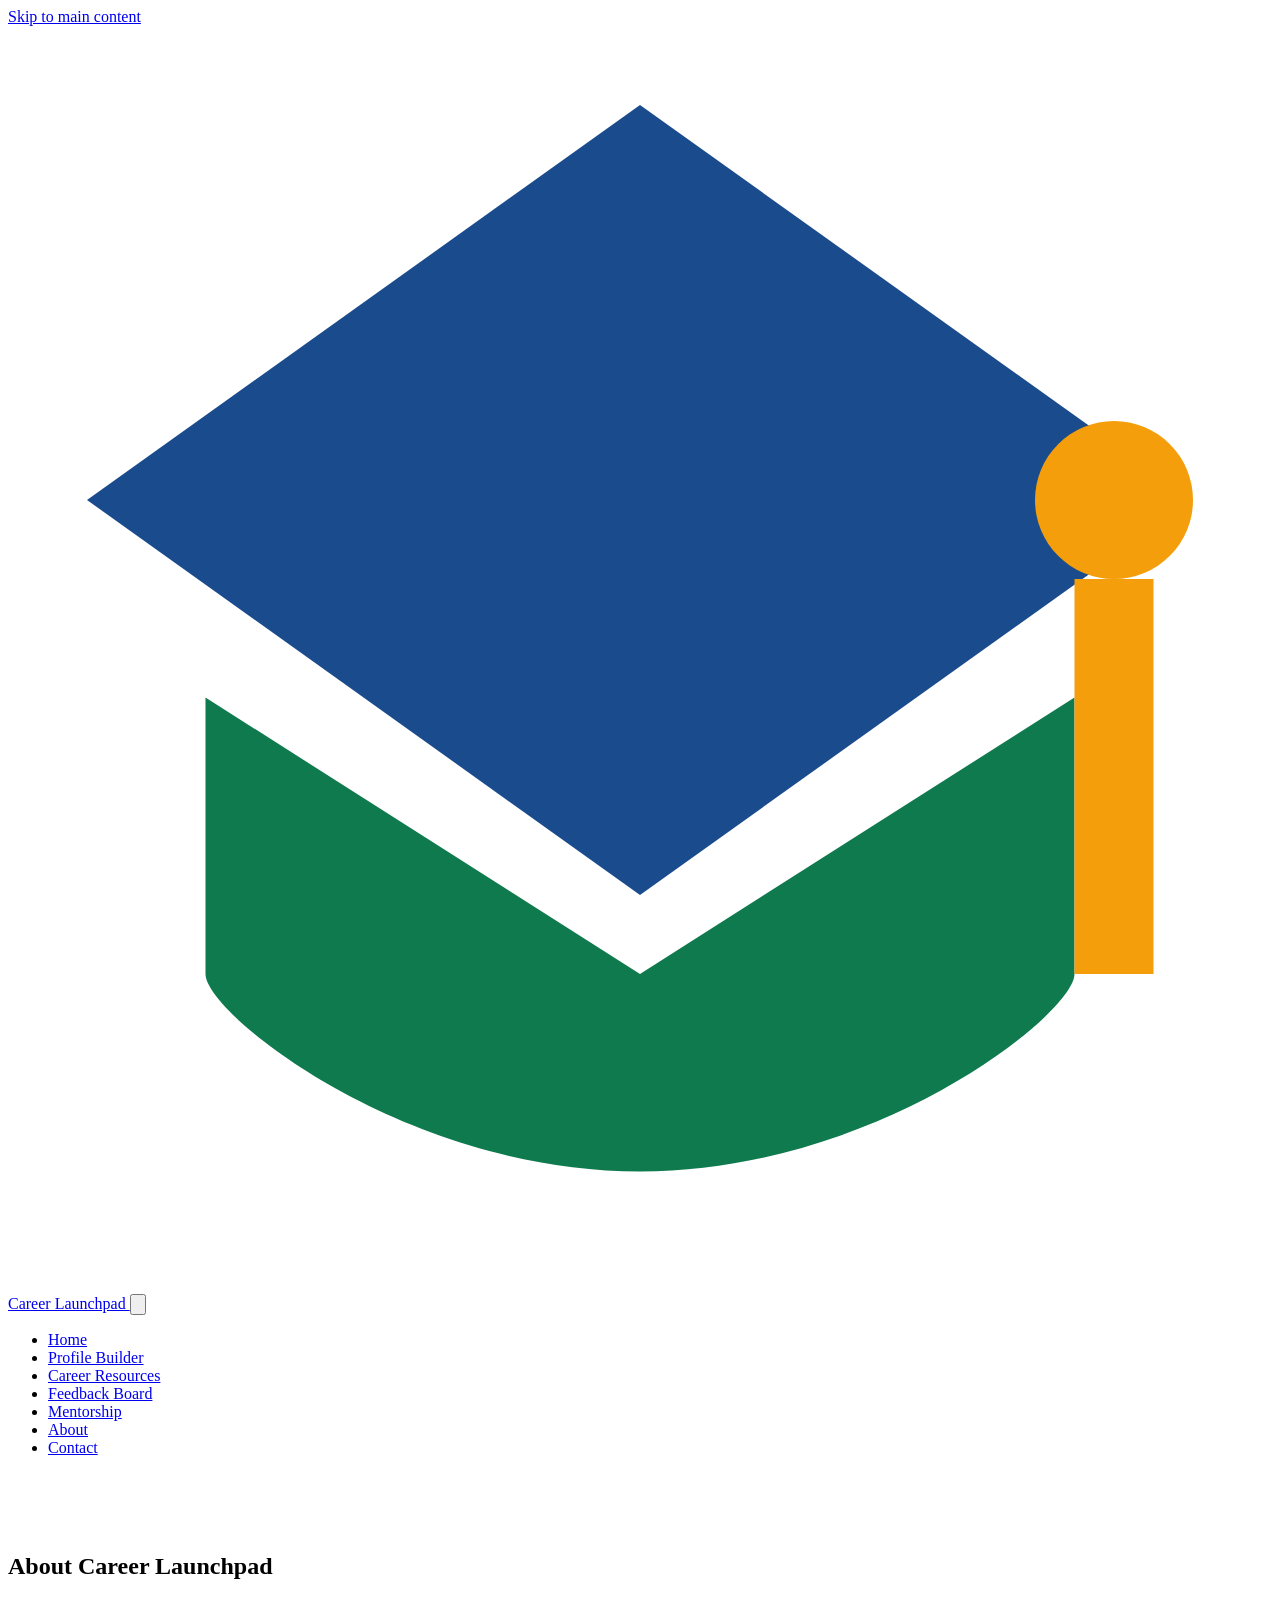
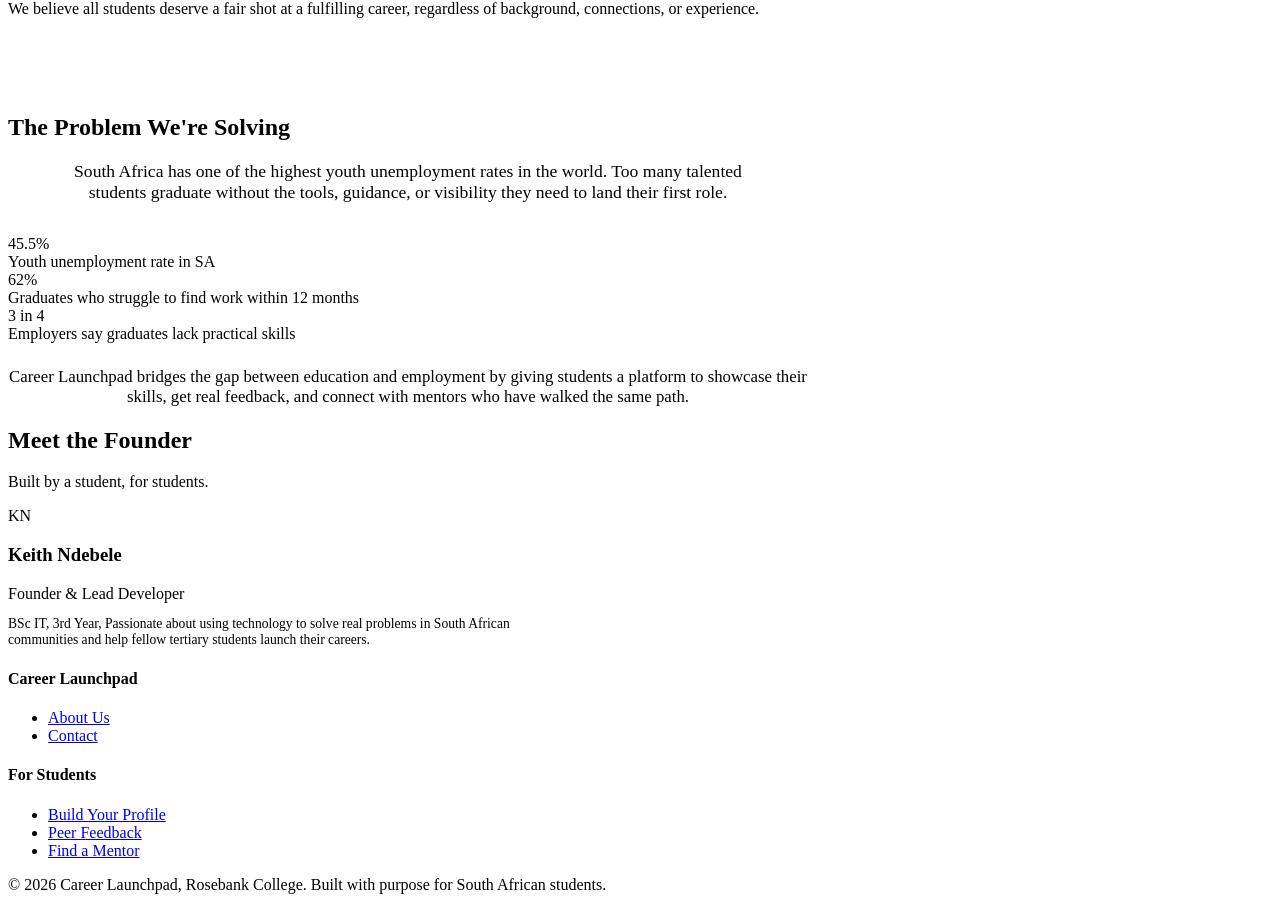
==== about.html @ 55841613 "Add files via upload" ====
﻿<!DOCTYPE html>
<html lang="en">
<head>
  <meta charset="UTF-8">
  <meta name="viewport" content="width=device-width, initial-scale=1.0">
  <title>About Us, Career Launchpad</title>
  <link rel="stylesheet" href="css/styles.css">
</head>
<body>
  <a href="#main-content" class="skip-link">Skip to main content</a>

  <header class="site-header" role="banner">
    <div class="header-inner">
      <a href="index.html" class="logo" aria-label="Career Launchpad home">
        <svg viewBox="0 0 32 32" fill="none" aria-hidden="true">
          <path d="M16 2L2 12l14 10 14-10L16 2z" fill="#1a4b8c"/>
          <path d="M5 17v7c0 1 5 5 11 5s11-4 11-5v-7L16 24 5 17z" fill="#0f7a4e"/>
          <circle cx="28" cy="12" r="2" fill="#f59e0b"/>
          <line x1="28" y1="14" x2="28" y2="24" stroke="#f59e0b" stroke-width="2"/>
        </svg>
        Career Launchpad
      </a>
      <button class="nav-toggle" aria-expanded="false" aria-controls="main-nav" aria-label="Toggle navigation menu">
        <svg viewBox="0 0 24 24" fill="none" stroke="currentColor" stroke-width="2" aria-hidden="true"><path d="M3 6h18M3 12h18M3 18h18"/></svg>
      </button>
      <nav class="main-nav" id="main-nav" aria-label="Main navigation">
        <ul>
          <li><a href="index.html">Home</a></li>
          <li><a href="profile-builder.html">Profile Builder</a></li>
          <li><a href="resources.html">Career Resources</a></li>
          <li><a href="feedback-board.html">Feedback Board</a></li>
          <li><a href="mentorship.html">Mentorship</a></li>
          <li><a href="about.html" class="active" aria-current="page">About</a></li>
          <li><a href="contact.html">Contact</a></li>
        </ul>
      </nav>
    </div>
  </header>

  <main id="main-content">
    <!-- Mission Hero -->
    <section class="hero" style="padding:60px 0;" aria-labelledby="about-heading">
      <div class="container">
        <h1 id="about-heading">About Career Launchpad</h1>
        <p>We believe all students deserve a fair shot at a fulfilling career, regardless of background, connections, or experience.</p>
      </div>
    </section>

    <!-- The Problem -->
    <section class="section" aria-labelledby="problem-heading">
      <div class="container" style="max-width:800px;">
        <h2 id="problem-heading" class="section-title">The Problem We're Solving</h2>
        <p style="font-size:1.1rem;text-align:center;color:var(--text-light);max-width:700px;margin:0 auto 32px;">
          South Africa has one of the highest youth unemployment rates in the world. Too many talented students graduate without the tools, guidance, or visibility they need to land their first role.
        </p>
        <div class="stat-row">
          <div class="stat-card">
            <div class="stat-number">45.5%</div>
            <div class="stat-label">Youth unemployment rate in SA</div>
          </div>
          <div class="stat-card">
            <div class="stat-number">62%</div>
            <div class="stat-label">Graduates who struggle to find work within 12 months</div>
          </div>
          <div class="stat-card">
            <div class="stat-number">3 in 4</div>
            <div class="stat-label">Employers say graduates lack practical skills</div>
          </div>
        </div>
        <p style="text-align:center;font-size:1.05rem;margin-top:24px;">
          Career Launchpad bridges the gap between education and employment by giving students a platform to showcase their skills, get real feedback, and connect with mentors who have walked the same path.
        </p>
      </div>
    </section>

    <!-- Team -->
    <section class="section" aria-labelledby="team-heading">
      <div class="container" style="max-width:560px;">
        <h2 id="team-heading" class="section-title">Meet the Founder</h2>
        <p class="section-subtitle">Built by a student, for students.</p>
        <article class="card team-card">
          <div class="card-body">
            <div class="team-avatar" aria-hidden="true">KN</div>
            <h3>Keith Ndebele</h3>
            <p style="color:var(--text-light);margin-bottom:4px;">Founder &amp; Lead Developer</p>
            <p style="font-size:0.85rem;color:var(--text-light);">BSc IT, 3rd Year, Passionate about using technology to solve real problems in South African communities and help fellow tertiary students launch their careers.</p>
          </div>
        </article>
      </div>
    </section>
  </main>

  <footer class="site-footer" role="contentinfo">
    <div class="footer-grid">
      <div class="footer-col">
        <h4>Career Launchpad</h4>
        <ul><li><a href="about.html">About Us</a></li><li><a href="contact.html">Contact</a></li></ul>
      </div>
      <div class="footer-col">
        <h4>For Students</h4>
        <ul><li><a href="profile-builder.html">Build Your Profile</a></li><li><a href="feedback-board.html">Peer Feedback</a></li><li><a href="mentorship.html">Find a Mentor</a></li></ul>
      </div>
    </div>
    <div class="footer-bottom">
      <p>&copy; 2026 Career Launchpad, Rosebank College. Built with purpose for South African students.</p>
    </div>
  </footer>

  <script src="js/main.js"></script>
</body>
</html>
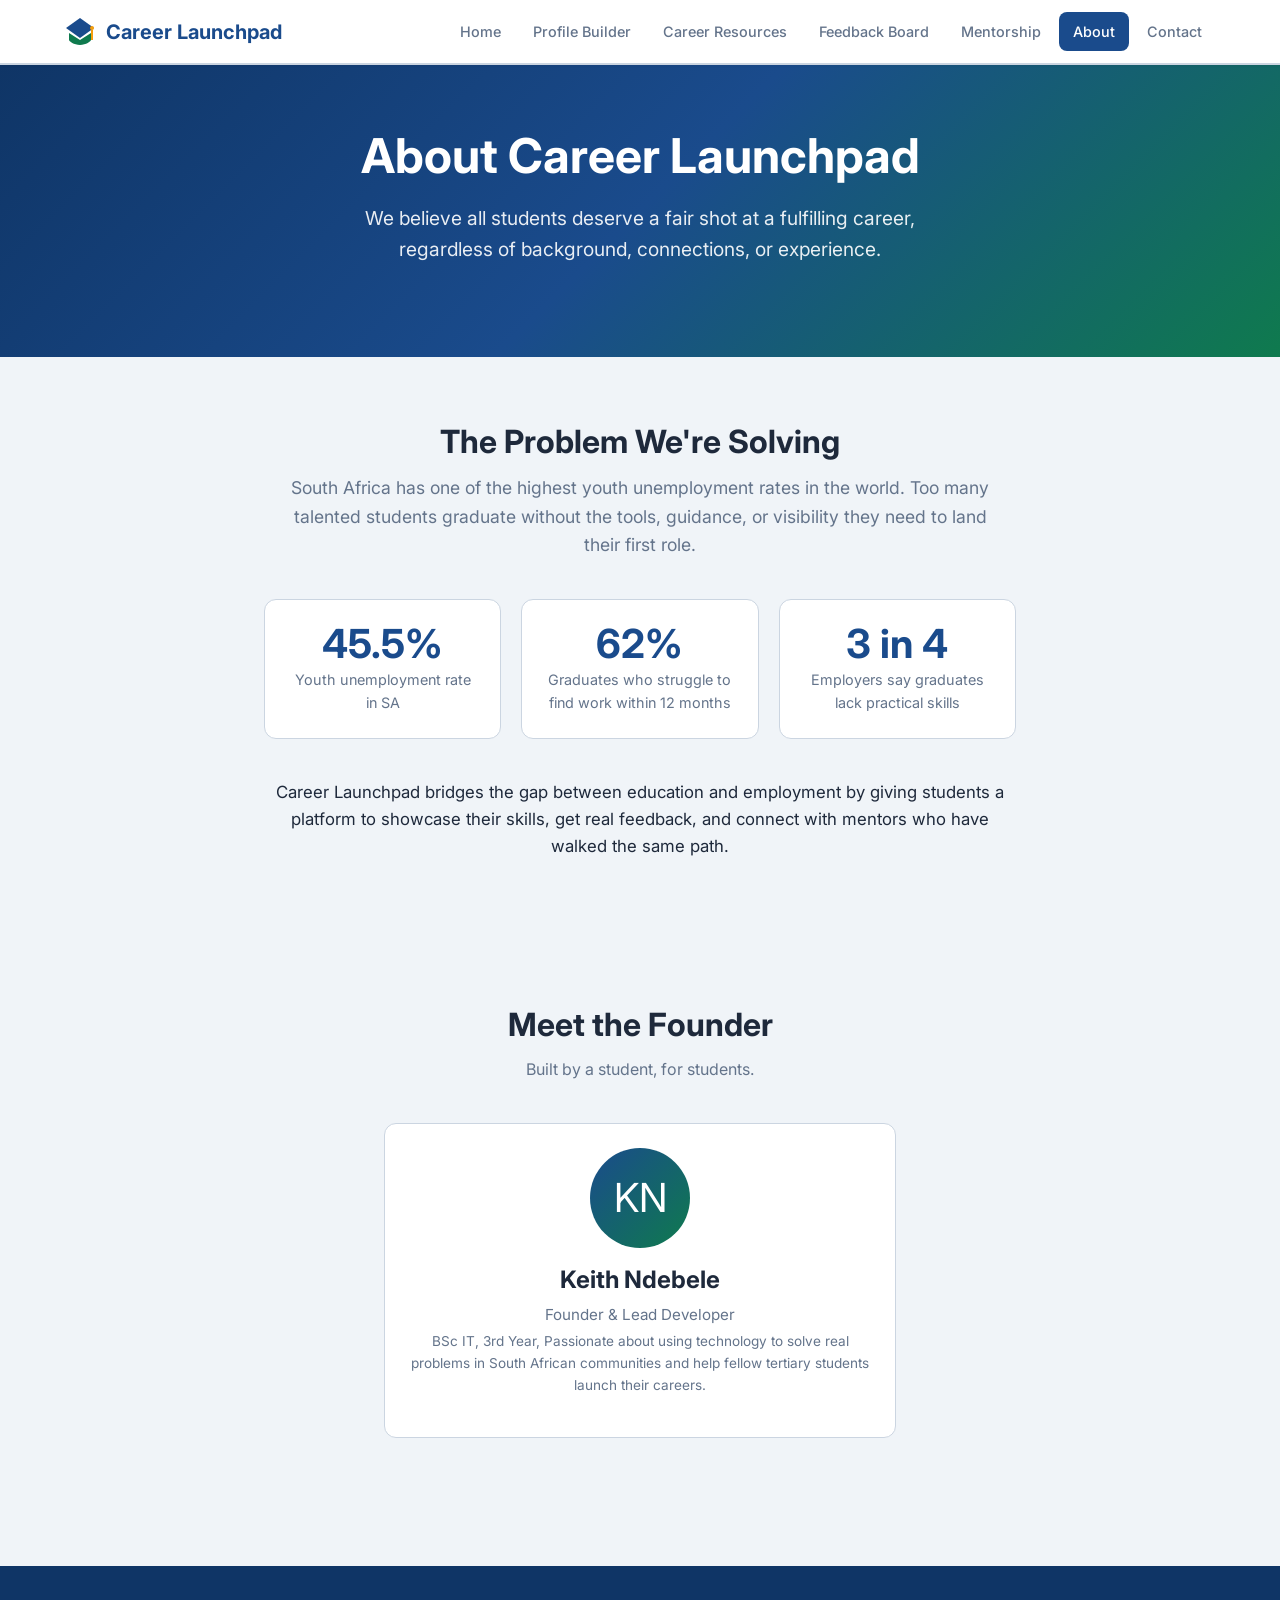
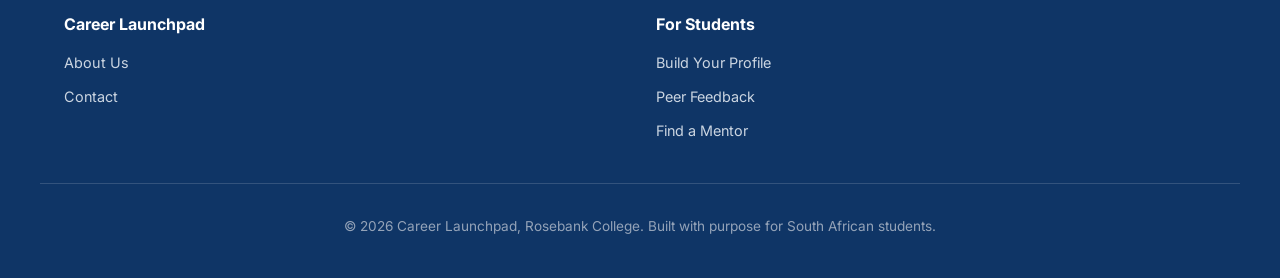
==== commit b81153e3: "Add files via upload" ====
--- a/about.html
+++ b/about.html
@@ -4,7 +4,7 @@
   <meta charset="UTF-8">
   <meta name="viewport" content="width=device-width, initial-scale=1.0">
   <title>About Us, Career Launchpad</title>
-  <link rel="stylesheet" href="css/styles.css">
+  <link rel="stylesheet" href="styles.css">
 </head>
 <body>
   <a href="#main-content" class="skip-link">Skip to main content</a>
@@ -106,6 +106,6 @@
     </div>
   </footer>
 
-  <script src="js/main.js"></script>
+  <script src="main.js"></script>
 </body>
 </html>
--- a/styles.css
+++ b/styles.css
@@ -0,0 +1,1628 @@
+﻿/* ============================================
+   Career Launchpad, Shared Stylesheet
+   Rosebank College Student Professional Platform
+   ============================================ */
+
+@import url('https://fonts.googleapis.com/css2?family=Inter:wght@400;500;600;700&display=swap');
+
+/* --- Design Tokens --- */
+:root {
+  --primary: #1a4b8c;
+  --primary-light: #2563a8;
+  --primary-dark: #0f3566;
+  --secondary: #0f7a4e;
+  --secondary-light: #12956b;
+  --accent: #f59e0b;
+  --accent-light: #fbbf24;
+  --success: #10b981;
+  --error: #ef4444;
+  --bg: #f0f4f8;
+  --surface: #ffffff;
+  --text: #1e293b;
+  --text-light: #64748b;
+  --border: #cbd5e1;
+  --shadow: 0 4px 6px -1px rgba(0,0,0,0.1);
+  --shadow-lg: 0 10px 25px -3px rgba(0,0,0,0.12);
+  --radius: 8px;
+  --radius-lg: 12px;
+  --transition: 0.2s ease;
+}
+
+/* --- Reset & Base --- */
+*, *::before, *::after {
+  box-sizing: border-box;
+  margin: 0;
+  padding: 0;
+}
+
+html {
+  scroll-behavior: smooth;
+}
+
+body {
+  font-family: 'Inter', sans-serif;
+  font-size: 16px;
+  line-height: 1.6;
+  color: var(--text);
+  background: var(--bg);
+  min-height: 100vh;
+  display: flex;
+  flex-direction: column;
+}
+
+main {
+  flex: 1;
+}
+
+img {
+  max-width: 100%;
+  height: auto;
+}
+
+a {
+  color: var(--primary);
+  text-decoration: none;
+  transition: color var(--transition);
+}
+
+a:hover {
+  color: var(--primary-light);
+}
+
+h1, h2, h3, h4, h5, h6 {
+  font-weight: 700;
+  line-height: 1.3;
+  color: var(--text);
+}
+
+h1 { font-size: 2.5rem; }
+h2 { font-size: 2rem; }
+h3 { font-size: 1.5rem; }
+h4 { font-size: 1.25rem; }
+
+p { margin-bottom: 1rem; }
+
+/* --- Skip to Main Content (WCAG) --- */
+.skip-link {
+  position: absolute;
+  top: -100%;
+  left: 16px;
+  background: var(--primary);
+  color: #fff;
+  padding: 12px 24px;
+  border-radius: var(--radius);
+  z-index: 10000;
+  font-weight: 600;
+  transition: top 0.2s;
+}
+
+.skip-link:focus {
+  top: 16px;
+  color: #fff;
+}
+
+/* --- Focus Visible (WCAG keyboard nav) --- */
+:focus-visible {
+  outline: 3px solid var(--accent);
+  outline-offset: 2px;
+  border-radius: 2px;
+}
+
+/* --- Container --- */
+.container {
+  width: 100%;
+  max-width: 1200px;
+  margin: 0 auto;
+  padding: 0 24px;
+}
+
+.container-sm {
+  max-width: 720px;
+  margin: 0 auto;
+  padding: 0 24px;
+}
+
+/* ============================================
+   HEADER & NAVIGATION
+   ============================================ */
+.site-header {
+  background: var(--surface);
+  border-bottom: 2px solid var(--border);
+  position: sticky;
+  top: 0;
+  z-index: 1000;
+  box-shadow: 0 1px 3px rgba(0,0,0,0.06);
+}
+
+.header-inner {
+  display: flex;
+  align-items: center;
+  justify-content: space-between;
+  padding: 12px 24px;
+  max-width: 1200px;
+  margin: 0 auto;
+}
+
+.logo {
+  display: flex;
+  align-items: center;
+  gap: 10px;
+  font-size: 1.25rem;
+  font-weight: 700;
+  color: var(--primary);
+  text-decoration: none;
+}
+
+.logo:hover { color: var(--primary-dark); }
+
+.logo svg {
+  width: 32px;
+  height: 32px;
+  flex-shrink: 0;
+}
+
+.nav-toggle {
+  display: none;
+  background: none;
+  border: none;
+  cursor: pointer;
+  padding: 8px;
+  color: var(--text);
+}
+
+.nav-toggle svg { width: 28px; height: 28px; }
+
+.main-nav ul {
+  display: flex;
+  list-style: none;
+  gap: 4px;
+  align-items: center;
+}
+
+.main-nav a {
+  display: block;
+  padding: 8px 14px;
+  border-radius: var(--radius);
+  font-size: 0.9rem;
+  font-weight: 500;
+  color: var(--text-light);
+  transition: background var(--transition), color var(--transition);
+}
+
+.main-nav a:hover {
+  background: var(--bg);
+  color: var(--primary);
+}
+
+.main-nav a.active {
+  background: var(--primary);
+  color: #fff;
+}
+
+.main-nav a.active:hover {
+  background: var(--primary-light);
+  color: #fff;
+}
+
+/* Mobile nav */
+@media (max-width: 900px) {
+  .nav-toggle { display: block; }
+
+  .main-nav {
+    display: none;
+    position: absolute;
+    top: 100%;
+    left: 0;
+    right: 0;
+    background: var(--surface);
+    border-bottom: 2px solid var(--border);
+    box-shadow: var(--shadow);
+    padding: 12px;
+  }
+
+  .main-nav.open { display: block; }
+
+  .main-nav ul {
+    flex-direction: column;
+    gap: 2px;
+  }
+
+  .main-nav a {
+    padding: 12px 16px;
+    font-size: 1rem;
+  }
+}
+
+/* ============================================
+   FOOTER
+   ============================================ */
+.site-footer {
+  background: var(--primary-dark);
+  color: #e2e8f0;
+  padding: 48px 0 24px;
+  margin-top: 64px;
+}
+
+.footer-grid {
+  display: grid;
+  grid-template-columns: repeat(auto-fit, minmax(200px, 1fr));
+  gap: 32px;
+  max-width: 1200px;
+  margin: 0 auto;
+  padding: 0 24px;
+}
+
+.footer-col h4 {
+  color: #fff;
+  margin-bottom: 16px;
+  font-size: 1rem;
+}
+
+.footer-col ul {
+  list-style: none;
+}
+
+.footer-col li {
+  margin-bottom: 8px;
+}
+
+.footer-col a {
+  color: #cbd5e1;
+  font-size: 0.9rem;
+}
+
+.footer-col a:hover {
+  color: var(--accent);
+}
+
+.footer-bottom {
+  text-align: center;
+  padding-top: 32px;
+  margin-top: 32px;
+  border-top: 1px solid rgba(255,255,255,0.15);
+  font-size: 0.85rem;
+  color: #94a3b8;
+  max-width: 1200px;
+  margin-left: auto;
+  margin-right: auto;
+  padding-left: 24px;
+  padding-right: 24px;
+}
+
+/* ============================================
+   BUTTONS
+   ============================================ */
+.btn {
+  display: inline-flex;
+  align-items: center;
+  gap: 8px;
+  padding: 12px 24px;
+  border: none;
+  border-radius: var(--radius);
+  font-family: 'Inter', sans-serif;
+  font-size: 1rem;
+  font-weight: 600;
+  cursor: pointer;
+  transition: background var(--transition), transform var(--transition), box-shadow var(--transition);
+  text-decoration: none;
+  line-height: 1.4;
+}
+
+.btn:hover { transform: translateY(-1px); box-shadow: var(--shadow); }
+.btn:active { transform: translateY(0); }
+
+.btn-primary {
+  background: var(--primary);
+  color: #fff;
+}
+.btn-primary:hover { background: var(--primary-light); color: #fff; }
+
+.btn-secondary {
+  background: var(--secondary);
+  color: #fff;
+}
+.btn-secondary:hover { background: var(--secondary-light); color: #fff; }
+
+.btn-accent {
+  background: var(--accent);
+  color: var(--text);
+}
+.btn-accent:hover { background: var(--accent-light); }
+
+.btn-outline {
+  background: transparent;
+  color: var(--primary);
+  border: 2px solid var(--primary);
+}
+.btn-outline:hover { background: var(--primary); color: #fff; }
+
+.btn-ghost {
+  background: transparent;
+  color: var(--text-light);
+  padding: 8px 16px;
+}
+.btn-ghost:hover { background: var(--bg); color: var(--text); }
+
+.btn-sm { padding: 8px 16px; font-size: 0.875rem; }
+.btn-lg { padding: 16px 32px; font-size: 1.125rem; }
+
+.btn:disabled, .btn.disabled {
+  opacity: 0.5;
+  cursor: not-allowed;
+  transform: none !important;
+  box-shadow: none !important;
+}
+
+/* ============================================
+   CARDS
+   ============================================ */
+.card {
+  background: var(--surface);
+  border-radius: var(--radius-lg);
+  border: 1px solid var(--border);
+  overflow: hidden;
+  transition: box-shadow var(--transition), transform var(--transition);
+}
+
+.card:hover {
+  box-shadow: var(--shadow-lg);
+  transform: translateY(-2px);
+}
+
+.card-body {
+  padding: 24px;
+}
+
+.card-body h3 {
+  margin-bottom: 8px;
+}
+
+.card-body p {
+  color: var(--text-light);
+  font-size: 0.95rem;
+}
+
+.card-icon {
+  width: 48px;
+  height: 48px;
+  border-radius: var(--radius);
+  display: flex;
+  align-items: center;
+  justify-content: center;
+  margin-bottom: 16px;
+  font-size: 1.5rem;
+}
+
+.card-icon.blue { background: #dbeafe; color: var(--primary); }
+.card-icon.green { background: #d1fae5; color: var(--secondary); }
+.card-icon.gold { background: #fef3c7; color: #b45309; }
+
+/* ============================================
+   FORMS
+   ============================================ */
+.form-group {
+  margin-bottom: 20px;
+}
+
+.form-group label {
+  display: block;
+  font-weight: 600;
+  font-size: 0.9rem;
+  color: var(--text);
+  margin-bottom: 6px;
+}
+
+.form-group .hint {
+  display: block;
+  font-size: 0.8rem;
+  color: var(--text-light);
+  margin-bottom: 6px;
+}
+
+.form-input {
+  width: 100%;
+  padding: 12px 16px;
+  border: 2px solid var(--border);
+  border-radius: var(--radius);
+  font-family: 'Inter', sans-serif;
+  font-size: 1rem;
+  color: var(--text);
+  background: var(--surface);
+  transition: border-color var(--transition), box-shadow var(--transition);
+}
+
+.form-input:focus {
+  outline: none;
+  border-color: var(--primary);
+  box-shadow: 0 0 0 3px rgba(26, 75, 140, 0.15);
+}
+
+.form-input.valid {
+  border-color: var(--success);
+}
+
+.form-input.invalid {
+  border-color: var(--error);
+}
+
+.validation-icon {
+  position: absolute;
+  right: 12px;
+  top: 50%;
+  transform: translateY(-50%);
+  font-size: 1.2rem;
+  pointer-events: none;
+}
+
+.input-wrapper {
+  position: relative;
+}
+
+.field-error {
+  display: flex;
+  align-items: center;
+  gap: 6px;
+  color: var(--error);
+  font-size: 0.8rem;
+  margin-top: 4px;
+  font-weight: 500;
+}
+
+.field-error::before {
+  content: "!";
+  display: inline-flex;
+  align-items: center;
+  justify-content: center;
+  width: 16px;
+  height: 16px;
+  background: var(--error);
+  color: #fff;
+  border-radius: 50%;
+  font-size: 0.65rem;
+  font-weight: 700;
+  flex-shrink: 0;
+}
+
+.field-success {
+  display: flex;
+  align-items: center;
+  gap: 6px;
+  color: var(--success);
+  font-size: 0.8rem;
+  margin-top: 4px;
+  font-weight: 500;
+}
+
+textarea.form-input {
+  min-height: 120px;
+  resize: vertical;
+}
+
+select.form-input {
+  appearance: none;
+  background-image: url("data:image/svg+xml,%3Csvg xmlns='http://www.w3.org/2000/svg' width='12' height='12' viewBox='0 0 12 12'%3E%3Cpath fill='%2364748b' d='M6 8L1 3h10z'/%3E%3C/svg%3E");
+  background-repeat: no-repeat;
+  background-position: right 14px center;
+  padding-right: 40px;
+}
+
+/* ============================================
+   HERO SECTION
+   ============================================ */
+.hero {
+  background: linear-gradient(135deg, var(--primary-dark) 0%, var(--primary) 50%, var(--secondary) 100%);
+  color: #fff;
+  padding: 80px 0;
+  text-align: center;
+}
+
+.hero h1 {
+  color: #fff;
+  font-size: 3rem;
+  margin-bottom: 16px;
+}
+
+.hero p {
+  font-size: 1.2rem;
+  color: rgba(255,255,255,0.9);
+  max-width: 640px;
+  margin: 0 auto 32px;
+}
+
+.hero-buttons {
+  display: flex;
+  gap: 16px;
+  justify-content: center;
+  flex-wrap: wrap;
+}
+
+.hero .btn-accent { color: var(--primary-dark); }
+
+.hero-stat {
+  display: inline-block;
+  background: rgba(255,255,255,0.15);
+  padding: 8px 20px;
+  border-radius: 50px;
+  font-size: 0.9rem;
+  margin-bottom: 24px;
+  backdrop-filter: blur(4px);
+}
+
+/* ============================================
+   SECTION STYLES
+   ============================================ */
+.section {
+  padding: 64px 0;
+}
+
+.section-title {
+  text-align: center;
+  margin-bottom: 12px;
+}
+
+.section-subtitle {
+  text-align: center;
+  color: var(--text-light);
+  max-width: 600px;
+  margin: 0 auto 40px;
+}
+
+/* ============================================
+   GRID LAYOUTS
+   ============================================ */
+.grid-3 {
+  display: grid;
+  grid-template-columns: repeat(auto-fit, minmax(300px, 1fr));
+  gap: 24px;
+}
+
+.grid-2 {
+  display: grid;
+  grid-template-columns: repeat(auto-fit, minmax(320px, 1fr));
+  gap: 24px;
+}
+
+.grid-4 {
+  display: grid;
+  grid-template-columns: repeat(auto-fit, minmax(250px, 1fr));
+  gap: 24px;
+}
+
+/* ============================================
+   TAGS / CHIPS
+   ============================================ */
+.tag {
+  display: inline-flex;
+  align-items: center;
+  gap: 4px;
+  padding: 4px 12px;
+  border-radius: 50px;
+  font-size: 0.8rem;
+  font-weight: 500;
+  background: #dbeafe;
+  color: var(--primary);
+}
+
+.tag.green { background: #d1fae5; color: var(--secondary); }
+.tag.gold { background: #fef3c7; color: #92400e; }
+.tag.removable { padding-right: 6px; }
+
+.tag .remove-tag {
+  display: inline-flex;
+  align-items: center;
+  justify-content: center;
+  width: 18px;
+  height: 18px;
+  border-radius: 50%;
+  background: rgba(0,0,0,0.1);
+  border: none;
+  cursor: pointer;
+  font-size: 0.7rem;
+  color: inherit;
+  line-height: 1;
+  padding: 0;
+}
+
+.tag .remove-tag:hover { background: rgba(0,0,0,0.2); }
+
+.tags-container {
+  display: flex;
+  flex-wrap: wrap;
+  gap: 8px;
+}
+
+/* ============================================
+   BADGE
+   ============================================ */
+.badge {
+  display: inline-block;
+  padding: 2px 10px;
+  border-radius: 50px;
+  font-size: 0.75rem;
+  font-weight: 600;
+  text-transform: uppercase;
+  letter-spacing: 0.5px;
+}
+
+.badge-blue { background: #dbeafe; color: var(--primary); }
+.badge-green { background: #d1fae5; color: var(--secondary); }
+.badge-gold { background: #fef3c7; color: #92400e; }
+.badge-purple { background: #ede9fe; color: #6d28d9; }
+
+/* ============================================
+   TABS
+   ============================================ */
+.tabs {
+  display: flex;
+  gap: 4px;
+  border-bottom: 2px solid var(--border);
+  margin-bottom: 32px;
+  overflow-x: auto;
+}
+
+.tab-btn {
+  padding: 12px 24px;
+  border: none;
+  background: none;
+  font-family: 'Inter', sans-serif;
+  font-size: 0.95rem;
+  font-weight: 500;
+  color: var(--text-light);
+  cursor: pointer;
+  border-bottom: 3px solid transparent;
+  margin-bottom: -2px;
+  transition: color var(--transition), border-color var(--transition);
+  white-space: nowrap;
+}
+
+.tab-btn:hover { color: var(--primary); }
+
+.tab-btn.active {
+  color: var(--primary);
+  border-bottom-color: var(--primary);
+  font-weight: 600;
+}
+
+/* ============================================
+   WIZARD / STEPPER
+   ============================================ */
+.wizard-steps {
+  display: flex;
+  justify-content: center;
+  gap: 0;
+  margin-bottom: 32px;
+  overflow-x: auto;
+  padding: 0 16px;
+}
+
+.wizard-step {
+  display: flex;
+  align-items: center;
+  gap: 8px;
+  padding: 12px 16px;
+  font-size: 0.9rem;
+  font-weight: 500;
+  color: var(--text-light);
+  position: relative;
+  white-space: nowrap;
+}
+
+.wizard-step .step-num {
+  display: inline-flex;
+  align-items: center;
+  justify-content: center;
+  width: 32px;
+  height: 32px;
+  border-radius: 50%;
+  background: var(--border);
+  color: var(--text-light);
+  font-weight: 700;
+  font-size: 0.85rem;
+  flex-shrink: 0;
+  transition: background var(--transition), color var(--transition);
+}
+
+.wizard-step.active .step-num {
+  background: var(--primary);
+  color: #fff;
+}
+
+.wizard-step.completed .step-num {
+  background: var(--success);
+  color: #fff;
+}
+
+.wizard-step.active {
+  color: var(--primary);
+  font-weight: 600;
+}
+
+.wizard-step.completed {
+  color: var(--success);
+}
+
+.wizard-step:not(:last-child)::after {
+  content: '';
+  width: 40px;
+  height: 2px;
+  background: var(--border);
+  margin-left: 8px;
+}
+
+.wizard-step.completed:not(:last-child)::after {
+  background: var(--success);
+}
+
+/* ============================================
+   PROGRESS BAR
+   ============================================ */
+.progress-section {
+  background: var(--surface);
+  border: 1px solid var(--border);
+  border-radius: var(--radius-lg);
+  padding: 20px 24px;
+  margin-bottom: 32px;
+}
+
+.progress-header {
+  display: flex;
+  justify-content: space-between;
+  align-items: center;
+  margin-bottom: 10px;
+}
+
+.progress-header span {
+  font-weight: 600;
+  font-size: 0.95rem;
+}
+
+.progress-percentage {
+  color: var(--primary);
+  font-weight: 700;
+}
+
+.progress-bar {
+  width: 100%;
+  height: 12px;
+  background: var(--bg);
+  border-radius: 50px;
+  overflow: hidden;
+}
+
+.progress-fill {
+  height: 100%;
+  background: linear-gradient(90deg, var(--primary) 0%, var(--secondary) 100%);
+  border-radius: 50px;
+  transition: width 0.5s ease;
+}
+
+.progress-message {
+  margin-top: 8px;
+  font-size: 0.85rem;
+  color: var(--text-light);
+}
+
+/* ============================================
+   AUTO-SAVE INDICATOR
+   ============================================ */
+.autosave-indicator {
+  display: flex;
+  align-items: center;
+  gap: 6px;
+  font-size: 0.8rem;
+  color: var(--text-light);
+  padding: 6px 12px;
+  border-radius: 50px;
+  background: var(--bg);
+  transition: all var(--transition);
+}
+
+.autosave-indicator.saving { color: var(--accent); }
+.autosave-indicator.saved { color: var(--success); }
+
+.autosave-dot {
+  width: 8px;
+  height: 8px;
+  border-radius: 50%;
+  background: var(--text-light);
+}
+
+.autosave-indicator.saving .autosave-dot {
+  background: var(--accent);
+  animation: pulse 1s infinite;
+}
+
+.autosave-indicator.saved .autosave-dot {
+  background: var(--success);
+}
+
+@keyframes pulse {
+  0%, 100% { opacity: 1; }
+  50% { opacity: 0.3; }
+}
+
+/* ============================================
+   DRAG & DROP UPLOAD ZONE
+   ============================================ */
+.upload-zone {
+  border: 2px dashed var(--border);
+  border-radius: var(--radius-lg);
+  padding: 40px;
+  text-align: center;
+  transition: border-color var(--transition), background var(--transition);
+  cursor: pointer;
+}
+
+.upload-zone:hover, .upload-zone.dragover {
+  border-color: var(--primary);
+  background: rgba(26, 75, 140, 0.04);
+}
+
+.upload-zone .upload-icon {
+  font-size: 2.5rem;
+  margin-bottom: 12px;
+  color: var(--text-light);
+}
+
+.upload-zone p {
+  color: var(--text-light);
+  margin-bottom: 8px;
+}
+
+.upload-zone .upload-hint {
+  font-size: 0.8rem;
+  color: var(--text-light);
+}
+
+.upload-success {
+  display: flex;
+  align-items: center;
+  gap: 8px;
+  padding: 12px 16px;
+  background: #d1fae5;
+  border-radius: var(--radius);
+  color: var(--secondary);
+  font-weight: 500;
+  margin-top: 12px;
+}
+
+/* ============================================
+   DRAG REORDER LIST
+   ============================================ */
+.reorder-list {
+  list-style: none;
+}
+
+.reorder-item {
+  display: flex;
+  align-items: center;
+  gap: 12px;
+  padding: 16px;
+  background: var(--surface);
+  border: 1px solid var(--border);
+  border-radius: var(--radius);
+  margin-bottom: 8px;
+  cursor: grab;
+  transition: box-shadow var(--transition), border-color var(--transition);
+  user-select: none;
+}
+
+.reorder-item:hover {
+  border-color: var(--primary);
+}
+
+.reorder-item.dragging {
+  opacity: 0.5;
+  box-shadow: var(--shadow-lg);
+}
+
+.reorder-item .drag-handle {
+  color: var(--text-light);
+  font-size: 1.2rem;
+  cursor: grab;
+  flex-shrink: 0;
+}
+
+.reorder-item .drag-handle:active { cursor: grabbing; }
+
+/* ============================================
+   MODAL
+   ============================================ */
+.modal-overlay {
+  display: none;
+  position: fixed;
+  inset: 0;
+  background: rgba(0,0,0,0.5);
+  z-index: 5000;
+  align-items: center;
+  justify-content: center;
+  padding: 24px;
+}
+
+.modal-overlay.open {
+  display: flex;
+}
+
+.modal {
+  background: var(--surface);
+  border-radius: var(--radius-lg);
+  width: 100%;
+  max-width: 560px;
+  max-height: 85vh;
+  overflow-y: auto;
+  box-shadow: var(--shadow-lg);
+}
+
+.modal-header {
+  display: flex;
+  justify-content: space-between;
+  align-items: center;
+  padding: 20px 24px;
+  border-bottom: 1px solid var(--border);
+}
+
+.modal-header h3 { margin: 0; }
+
+.modal-close {
+  background: none;
+  border: none;
+  font-size: 1.5rem;
+  cursor: pointer;
+  color: var(--text-light);
+  padding: 4px;
+  line-height: 1;
+}
+
+.modal-close:hover { color: var(--text); }
+
+.modal-body {
+  padding: 24px;
+}
+
+.modal-footer {
+  padding: 16px 24px;
+  border-top: 1px solid var(--border);
+  display: flex;
+  justify-content: flex-end;
+  gap: 12px;
+}
+
+/* ============================================
+   TOAST NOTIFICATIONS
+   ============================================ */
+.toast-container {
+  position: fixed;
+  bottom: 24px;
+  right: 24px;
+  z-index: 9999;
+  display: flex;
+  flex-direction: column;
+  gap: 12px;
+}
+
+.toast {
+  background: var(--surface);
+  border-radius: var(--radius);
+  padding: 16px 20px;
+  box-shadow: var(--shadow-lg);
+  border-left: 4px solid var(--success);
+  display: flex;
+  align-items: center;
+  gap: 12px;
+  min-width: 300px;
+  max-width: 420px;
+  animation: slideIn 0.3s ease;
+  font-size: 0.9rem;
+}
+
+.toast.error { border-left-color: var(--error); }
+.toast.info { border-left-color: var(--primary); }
+
+.toast-close {
+  background: none;
+  border: none;
+  cursor: pointer;
+  color: var(--text-light);
+  margin-left: auto;
+  padding: 4px;
+  font-size: 1.1rem;
+}
+
+@keyframes slideIn {
+  from { transform: translateX(100%); opacity: 0; }
+  to { transform: translateX(0); opacity: 1; }
+}
+
+@keyframes slideOut {
+  from { transform: translateX(0); opacity: 1; }
+  to { transform: translateX(100%); opacity: 0; }
+}
+
+.toast.removing {
+  animation: slideOut 0.3s ease forwards;
+}
+
+/* ============================================
+   SLIDER / RANGE
+   ============================================ */
+.slider-group {
+  margin-bottom: 20px;
+}
+
+.slider-group label {
+  display: flex;
+  justify-content: space-between;
+  align-items: center;
+  font-weight: 600;
+  font-size: 0.9rem;
+  margin-bottom: 8px;
+}
+
+.slider-value {
+  background: var(--primary);
+  color: #fff;
+  padding: 2px 10px;
+  border-radius: 50px;
+  font-size: 0.8rem;
+}
+
+input[type="range"] {
+  -webkit-appearance: none;
+  width: 100%;
+  height: 8px;
+  background: var(--bg);
+  border-radius: 50px;
+  outline: none;
+}
+
+input[type="range"]::-webkit-slider-thumb {
+  -webkit-appearance: none;
+  width: 22px;
+  height: 22px;
+  background: var(--primary);
+  border-radius: 50%;
+  cursor: pointer;
+  border: 3px solid #fff;
+  box-shadow: 0 1px 4px rgba(0,0,0,0.2);
+}
+
+input[type="range"]:focus-visible::-webkit-slider-thumb {
+  box-shadow: 0 0 0 3px var(--accent);
+}
+
+/* ============================================
+   PROFILE VIEW
+   ============================================ */
+.profile-header-card {
+  background: linear-gradient(135deg, var(--primary-dark), var(--primary));
+  color: #fff;
+  border-radius: var(--radius-lg);
+  padding: 40px;
+  display: flex;
+  gap: 24px;
+  align-items: center;
+  margin-bottom: 32px;
+}
+
+.profile-avatar {
+  width: 100px;
+  height: 100px;
+  border-radius: 50%;
+  background: rgba(255,255,255,0.2);
+  display: flex;
+  align-items: center;
+  justify-content: center;
+  font-size: 2.5rem;
+  color: #fff;
+  flex-shrink: 0;
+  border: 3px solid rgba(255,255,255,0.4);
+}
+
+.profile-header-info h1 {
+  color: #fff;
+  margin-bottom: 4px;
+  font-size: 2rem;
+}
+
+.profile-header-info p {
+  color: rgba(255,255,255,0.85);
+  margin-bottom: 0;
+}
+
+.profile-section {
+  background: var(--surface);
+  border: 1px solid var(--border);
+  border-radius: var(--radius-lg);
+  padding: 28px;
+  margin-bottom: 24px;
+}
+
+.profile-section h2 {
+  font-size: 1.25rem;
+  margin-bottom: 16px;
+  padding-bottom: 12px;
+  border-bottom: 2px solid var(--bg);
+}
+
+.share-bar {
+  display: flex;
+  align-items: center;
+  gap: 12px;
+  flex-wrap: wrap;
+  padding: 20px 24px;
+  background: var(--bg);
+  border-radius: var(--radius-lg);
+  margin-bottom: 24px;
+}
+
+.share-bar span { font-weight: 600; font-size: 0.9rem; }
+
+.share-link-box {
+  display: flex;
+  align-items: center;
+  gap: 8px;
+  background: var(--surface);
+  border: 1px solid var(--border);
+  border-radius: var(--radius);
+  padding: 8px 12px;
+  flex: 1;
+  min-width: 0;
+}
+
+.share-link-box code {
+  font-size: 0.85rem;
+  color: var(--primary);
+  overflow: hidden;
+  text-overflow: ellipsis;
+  white-space: nowrap;
+}
+
+.copy-btn {
+  background: none;
+  border: none;
+  cursor: pointer;
+  color: var(--text-light);
+  padding: 4px;
+  flex-shrink: 0;
+}
+
+.copy-btn:hover { color: var(--primary); }
+
+/* ============================================
+   NOTIFICATION BANNER
+   ============================================ */
+.notification-banner {
+  background: #dbeafe;
+  border: 1px solid #93c5fd;
+  border-radius: var(--radius);
+  padding: 12px 20px;
+  display: flex;
+  align-items: center;
+  gap: 10px;
+  margin-bottom: 24px;
+  font-size: 0.9rem;
+}
+
+.notification-banner a {
+  font-weight: 600;
+  text-decoration: underline;
+}
+
+/* ============================================
+   CHARACTER COUNTER
+   ============================================ */
+.char-counter {
+  text-align: right;
+  font-size: 0.8rem;
+  color: var(--text-light);
+  margin-top: 4px;
+}
+
+.char-counter.warning { color: var(--accent); }
+.char-counter.limit { color: var(--error); }
+
+/* ============================================
+   STEP CONTENT
+   ============================================ */
+.step-content {
+  display: none;
+}
+
+.step-content.active {
+  display: block;
+}
+
+.step-actions {
+  display: flex;
+  justify-content: space-between;
+  margin-top: 32px;
+  padding-top: 24px;
+  border-top: 1px solid var(--border);
+}
+
+/* ============================================
+   RESOURCE CARD
+   ============================================ */
+.resource-card .card-body {
+  display: flex;
+  flex-direction: column;
+  gap: 8px;
+}
+
+.resource-card .badge {
+  align-self: flex-start;
+}
+
+/* ============================================
+   MENTOR CARD
+   ============================================ */
+.mentor-card {
+  text-align: center;
+}
+
+.mentor-avatar {
+  width: 80px;
+  height: 80px;
+  border-radius: 50%;
+  background: var(--bg);
+  display: flex;
+  align-items: center;
+  justify-content: center;
+  font-size: 2rem;
+  margin: 0 auto 16px;
+  color: var(--primary);
+}
+
+.mentor-card h3 { font-size: 1.1rem; }
+
+.mentor-role {
+  color: var(--text-light);
+  font-size: 0.9rem;
+  margin-bottom: 12px;
+}
+
+/* ============================================
+   Q&A THREAD
+   ============================================ */
+.qa-thread {
+  background: var(--surface);
+  border: 1px solid var(--border);
+  border-radius: var(--radius-lg);
+  padding: 24px;
+  margin-bottom: 16px;
+}
+
+.qa-question {
+  display: flex;
+  gap: 12px;
+  margin-bottom: 16px;
+}
+
+.qa-avatar {
+  width: 36px;
+  height: 36px;
+  border-radius: 50%;
+  background: var(--bg);
+  display: flex;
+  align-items: center;
+  justify-content: center;
+  flex-shrink: 0;
+  font-size: 0.9rem;
+  font-weight: 700;
+  color: var(--primary);
+}
+
+.qa-answer {
+  display: flex;
+  gap: 12px;
+  padding: 16px;
+  background: var(--bg);
+  border-radius: var(--radius);
+  margin-left: 48px;
+}
+
+.qa-answer .qa-avatar {
+  background: var(--primary);
+  color: #fff;
+}
+
+.qa-meta {
+  font-size: 0.8rem;
+  color: var(--text-light);
+  margin-top: 4px;
+}
+
+/* ============================================
+   TEAM CARD
+   ============================================ */
+.team-card {
+  text-align: center;
+}
+
+.team-avatar {
+  width: 100px;
+  height: 100px;
+  border-radius: 50%;
+  background: linear-gradient(135deg, var(--primary), var(--secondary));
+  display: flex;
+  align-items: center;
+  justify-content: center;
+  font-size: 2.5rem;
+  color: #fff;
+  margin: 0 auto 16px;
+}
+
+/* ============================================
+   STAT CARDS
+   ============================================ */
+.stat-row {
+  display: grid;
+  grid-template-columns: repeat(auto-fit, minmax(180px, 1fr));
+  gap: 20px;
+  margin: 40px 0;
+}
+
+.stat-card {
+  text-align: center;
+  padding: 24px;
+  background: var(--surface);
+  border-radius: var(--radius-lg);
+  border: 1px solid var(--border);
+}
+
+.stat-number {
+  font-size: 2.5rem;
+  font-weight: 700;
+  color: var(--primary);
+  line-height: 1;
+  margin-bottom: 4px;
+}
+
+.stat-label {
+  color: var(--text-light);
+  font-size: 0.9rem;
+}
+
+/* ============================================
+   AUTH TABS
+   ============================================ */
+.auth-tabs {
+  display: flex;
+  background: var(--bg);
+  border-radius: var(--radius);
+  padding: 4px;
+  margin-bottom: 32px;
+}
+
+.auth-tab {
+  flex: 1;
+  padding: 12px;
+  text-align: center;
+  border: none;
+  background: none;
+  font-family: 'Inter', sans-serif;
+  font-size: 1rem;
+  font-weight: 600;
+  color: var(--text-light);
+  cursor: pointer;
+  border-radius: 6px;
+  transition: background var(--transition), color var(--transition);
+}
+
+.auth-tab.active {
+  background: var(--surface);
+  color: var(--primary);
+  box-shadow: var(--shadow);
+}
+
+/* ============================================
+   FEEDBACK CARD
+   ============================================ */
+.cv-submission {
+  display: flex;
+  align-items: center;
+  justify-content: space-between;
+  padding: 20px;
+  background: var(--surface);
+  border: 1px solid var(--border);
+  border-radius: var(--radius-lg);
+  margin-bottom: 16px;
+  flex-wrap: wrap;
+  gap: 12px;
+}
+
+.cv-info {
+  display: flex;
+  align-items: center;
+  gap: 16px;
+}
+
+.cv-avatar {
+  width: 48px;
+  height: 48px;
+  border-radius: 50%;
+  background: var(--bg);
+  display: flex;
+  align-items: center;
+  justify-content: center;
+  font-weight: 700;
+  color: var(--primary);
+  flex-shrink: 0;
+}
+
+/* ============================================
+   ADD SKILL INPUT
+   ============================================ */
+.add-skill-row {
+  display: flex;
+  gap: 8px;
+  margin-top: 12px;
+}
+
+.add-skill-row .form-input {
+  flex: 1;
+}
+
+/* ============================================
+   PROJECT LINK ROW
+   ============================================ */
+.project-links-list {
+  margin-top: 12px;
+}
+
+.project-link-item {
+  display: flex;
+  align-items: center;
+  gap: 8px;
+  padding: 8px 12px;
+  background: var(--bg);
+  border-radius: var(--radius);
+  margin-bottom: 8px;
+  font-size: 0.9rem;
+}
+
+.project-link-item .remove-link {
+  background: none;
+  border: none;
+  color: var(--error);
+  cursor: pointer;
+  margin-left: auto;
+  font-size: 1rem;
+  padding: 2px;
+}
+
+/* ============================================
+   CONTACT INFO SIDEBAR
+   ============================================ */
+.contact-info {
+  background: var(--surface);
+  border: 1px solid var(--border);
+  border-radius: var(--radius-lg);
+  padding: 28px;
+}
+
+.contact-info-item {
+  display: flex;
+  gap: 12px;
+  margin-bottom: 20px;
+}
+
+.contact-info-item:last-child { margin-bottom: 0; }
+
+.contact-icon {
+  width: 40px;
+  height: 40px;
+  border-radius: var(--radius);
+  background: var(--bg);
+  display: flex;
+  align-items: center;
+  justify-content: center;
+  flex-shrink: 0;
+  font-size: 1.1rem;
+}
+
+/* ============================================
+   SEARCH BAR
+   ============================================ */
+.search-bar {
+  position: relative;
+  margin-bottom: 24px;
+}
+
+.search-bar .form-input {
+  padding-left: 44px;
+}
+
+.search-bar .search-icon {
+  position: absolute;
+  left: 14px;
+  top: 50%;
+  transform: translateY(-50%);
+  color: var(--text-light);
+  font-size: 1.1rem;
+  pointer-events: none;
+}
+
+/* ============================================
+   SUCCESS MESSAGE
+   ============================================ */
+.success-message {
+  text-align: center;
+  padding: 48px 24px;
+}
+
+.success-message .success-icon {
+  width: 72px;
+  height: 72px;
+  border-radius: 50%;
+  background: #d1fae5;
+  color: var(--success);
+  display: flex;
+  align-items: center;
+  justify-content: center;
+  font-size: 2rem;
+  margin: 0 auto 20px;
+}
+
+/* ============================================
+   PROFILE MINI CARD (homepage)
+   ============================================ */
+.profile-mini-card {
+  display: flex;
+  align-items: center;
+  gap: 16px;
+}
+
+.profile-mini-card .mini-avatar {
+  width: 56px;
+  height: 56px;
+  border-radius: 50%;
+  background: linear-gradient(135deg, var(--primary), var(--secondary));
+  color: #fff;
+  display: flex;
+  align-items: center;
+  justify-content: center;
+  font-weight: 700;
+  font-size: 1.2rem;
+  flex-shrink: 0;
+}
+
+.profile-mini-card h4 { font-size: 1rem; margin-bottom: 2px; }
+.profile-mini-card p { font-size: 0.85rem; color: var(--text-light); margin-bottom: 6px; }
+
+/* ============================================
+   RESPONSIVE
+   ============================================ */
+@media (max-width: 768px) {
+  h1 { font-size: 2rem; }
+  h2 { font-size: 1.5rem; }
+
+  .hero { padding: 48px 0; }
+  .hero h1 { font-size: 2rem; }
+  .hero p { font-size: 1rem; }
+
+  .section { padding: 40px 0; }
+
+  .profile-header-card {
+    flex-direction: column;
+    text-align: center;
+    padding: 24px;
+  }
+
+  .wizard-step span:not(.step-num) { display: none; }
+  .wizard-step:not(:last-child)::after { width: 24px; }
+
+  .step-actions {
+    flex-direction: column;
+    gap: 12px;
+  }
+  .step-actions .btn { width: 100%; justify-content: center; }
+
+  .share-bar { flex-direction: column; align-items: flex-start; }
+}
+
+@media (max-width: 480px) {
+  .container, .container-sm { padding: 0 16px; }
+  .hero h1 { font-size: 1.6rem; }
+  .hero-buttons { flex-direction: column; align-items: center; }
+}
